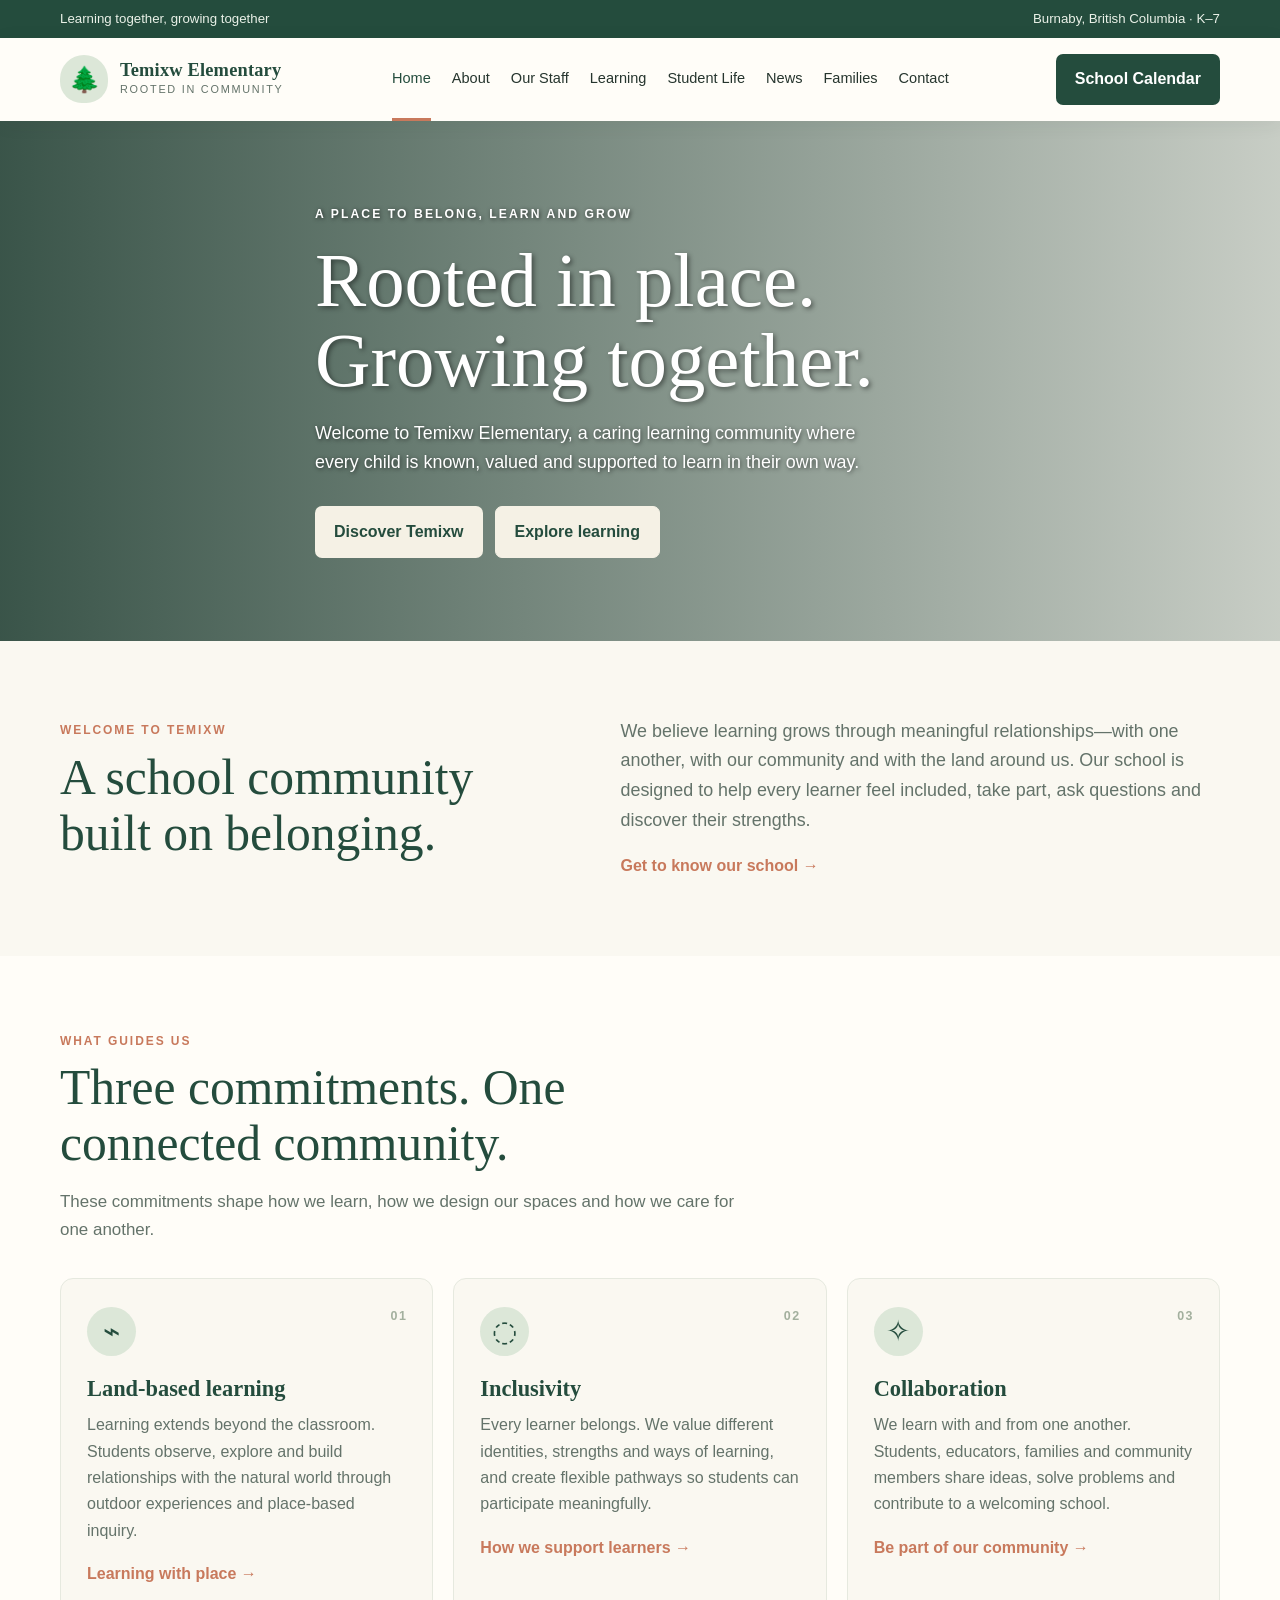
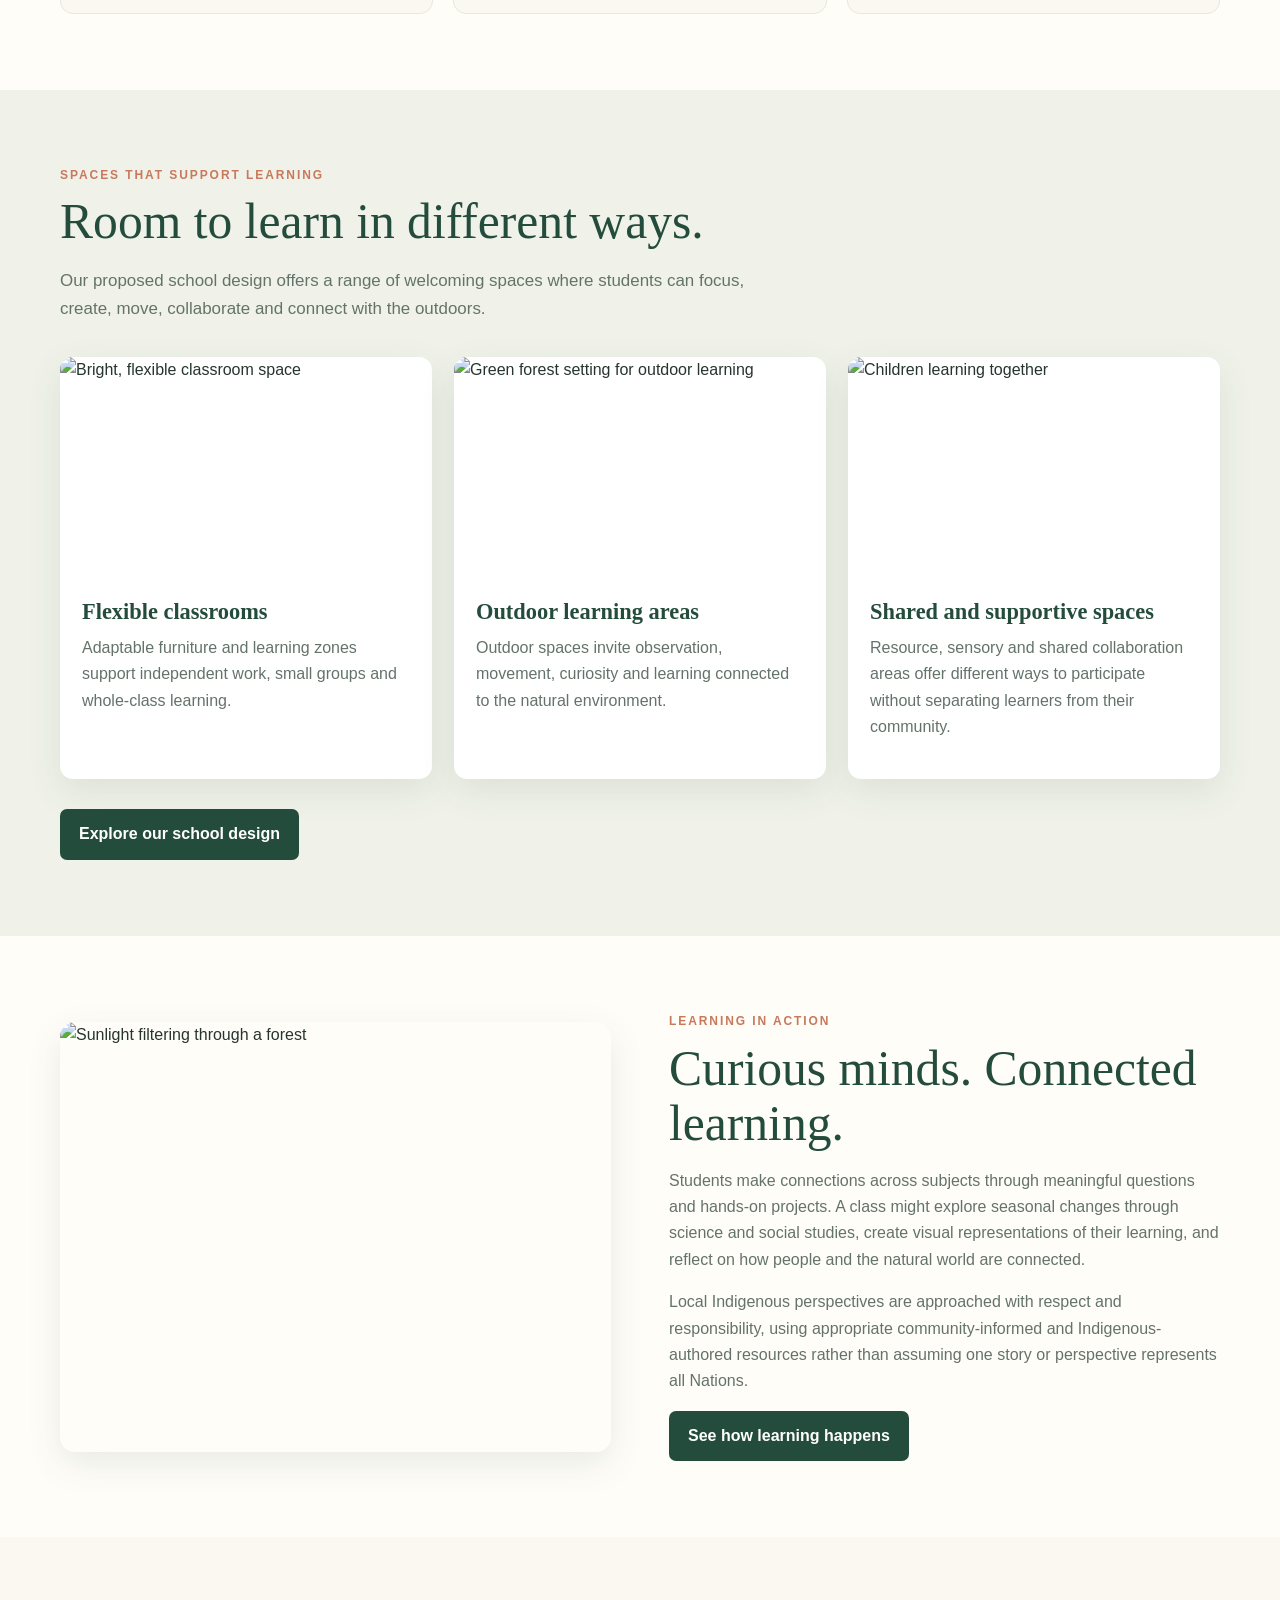
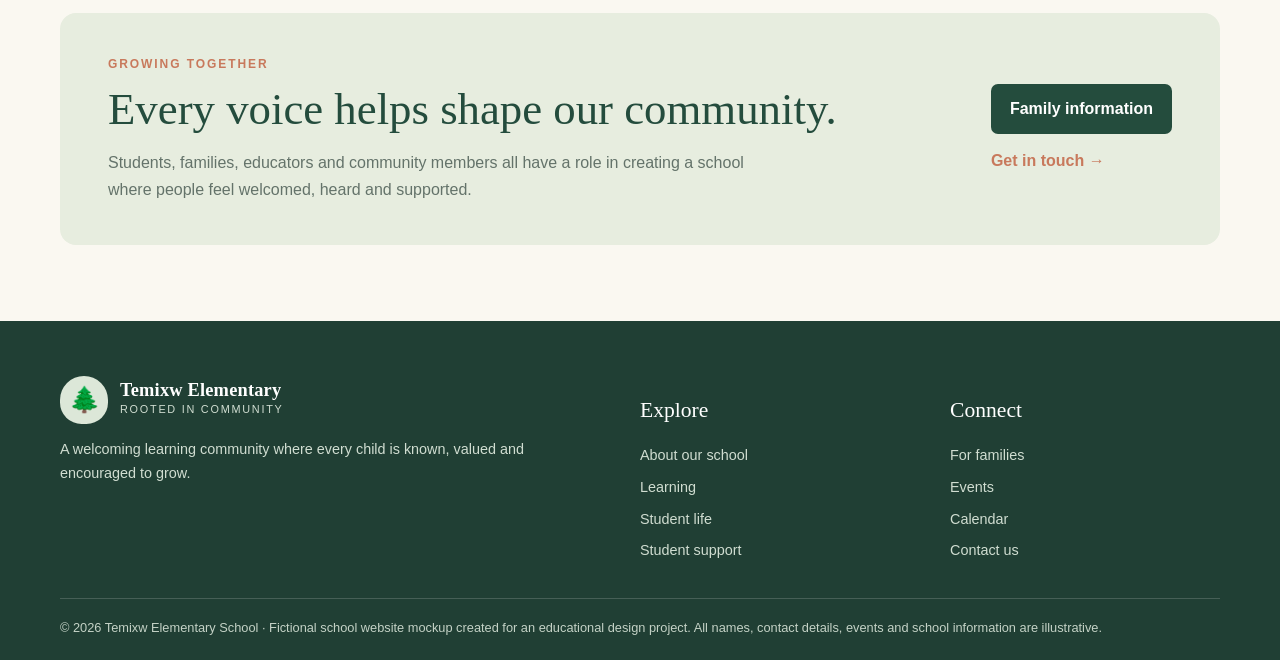
==== index.html @ dc2a2442 "Add files via upload" ====
<!doctype html>
<html lang="en"><head><meta charset="utf-8"><meta name="viewport" content="width=device-width, initial-scale=1"><meta name="description" content="Temixw Elementary School — a welcoming, inclusive learning community."><title>Home | Temixw Elementary School</title><link rel="stylesheet" href="styles.css"></head><body>
<div class="topbar"><div class="wrap"><span>Learning together, growing together</span><span>Burnaby, British Columbia · K–7</span></div></div>
<header class="site-header"><div class="wrap nav-wrap"><a class="brand" href="index.html"><span class="brand-mark" aria-hidden="true">🌲</span><span><strong>Temixw Elementary</strong><small>ROOTED IN COMMUNITY</small></span></a><button class="menu-toggle" aria-label="Open navigation" aria-expanded="false">☰</button><nav class="nav-links" aria-label="Main navigation">
<a href="index.html">Home</a><a href="about.html">About</a><a href="staff.html">Our Staff</a><a href="learning.html">Learning</a><a href="student-life.html">Student Life</a><a href="news.html">News</a><a href="families.html">Families</a><a href="contact.html">Contact</a></nav><a class="nav-cta" href="calendar.html">School Calendar</a></div></header><main>
<section class="hero"><div class="wrap hero-content"><div class="eyebrow">A place to belong, learn and grow</div><h1>Rooted in place.<br>Growing together.</h1><p>Welcome to Temixw Elementary, a caring learning community where every child is known, valued and supported to learn in their own way.</p><div class="hero-actions"><a class="btn" href="about.html">Discover Temixw</a><a class="btn secondary" href="learning.html">Explore learning</a></div></div></section>

<section class="section intro-section"><div class="wrap intro-layout"><div><div class="section-kicker">Welcome to Temixw</div><h2>A school community built on belonging.</h2></div><div><p class="intro-copy">We believe learning grows through meaningful relationships—with one another, with our community and with the land around us. Our school is designed to help every learner feel included, take part, ask questions and discover their strengths.</p><a class="text-link" href="about.html">Get to know our school →</a></div></div></section>

<section class="section commitments-section"><div class="wrap"><div class="section-head"><div class="section-kicker">What guides us</div><h2>Three commitments. One connected community.</h2><p>These commitments shape how we learn, how we design our spaces and how we care for one another.</p></div><div class="commitment-grid">
<article class="commitment-card"><div class="commitment-symbol">⌁</div><span class="commitment-number">01</span><h3>Land-based learning</h3><p>Learning extends beyond the classroom. Students observe, explore and build relationships with the natural world through outdoor experiences and place-based inquiry.</p><a class="text-link" href="learning.html">Learning with place →</a></article>
<article class="commitment-card"><div class="commitment-symbol">◌</div><span class="commitment-number">02</span><h3>Inclusivity</h3><p>Every learner belongs. We value different identities, strengths and ways of learning, and create flexible pathways so students can participate meaningfully.</p><a class="text-link" href="support.html">How we support learners →</a></article>
<article class="commitment-card"><div class="commitment-symbol">✧</div><span class="commitment-number">03</span><h3>Collaboration</h3><p>We learn with and from one another. Students, educators, families and community members share ideas, solve problems and contribute to a welcoming school.</p><a class="text-link" href="families.html">Be part of our community →</a></article>
</div></div></section>

<section class="section alt spaces-section"><div class="wrap"><div class="section-head"><div class="section-kicker">Spaces that support learning</div><h2>Room to learn in different ways.</h2><p>Our proposed school design offers a range of welcoming spaces where students can focus, create, move, collaborate and connect with the outdoors.</p></div><div class="spaces-grid">
<article class="space-card"><img src="https://images.unsplash.com/photo-1509062522246-3755977927d7?auto=format&fit=crop&w=1000&q=80" alt="Bright, flexible classroom space"><div class="space-copy"><h3>Flexible classrooms</h3><p>Adaptable furniture and learning zones support independent work, small groups and whole-class learning.</p></div></article>
<article class="space-card"><img src="https://images.unsplash.com/photo-1472396961693-142e6e269027?auto=format&fit=crop&w=1000&q=80" alt="Green forest setting for outdoor learning"><div class="space-copy"><h3>Outdoor learning areas</h3><p>Outdoor spaces invite observation, movement, curiosity and learning connected to the natural environment.</p></div></article>
<article class="space-card"><img src="https://images.unsplash.com/photo-1503454537195-1dcabb73ffb9?auto=format&fit=crop&w=1000&q=80" alt="Children learning together"><div class="space-copy"><h3>Shared and supportive spaces</h3><p>Resource, sensory and shared collaboration areas offer different ways to participate without separating learners from their community.</p></div></article>
</div><div class="section-action"><a class="btn" href="about.html">Explore our school design</a></div></div></section>

<section class="section learning-feature"><div class="wrap learning-feature-layout"><div class="learning-feature-image"><img src="https://images.unsplash.com/photo-1476231682828-37e571bc172f?auto=format&fit=crop&w=1100&q=85" alt="Sunlight filtering through a forest"></div><div><div class="section-kicker">Learning in action</div><h2>Curious minds. Connected learning.</h2><p>Students make connections across subjects through meaningful questions and hands-on projects. A class might explore seasonal changes through science and social studies, create visual representations of their learning, and reflect on how people and the natural world are connected.</p><p>Local Indigenous perspectives are approached with respect and responsibility, using appropriate community-informed and Indigenous-authored resources rather than assuming one story or perspective represents all Nations.</p><a class="btn" href="learning.html">See how learning happens</a></div></div></section>

<section class="section community-section"><div class="wrap community-panel"><div><div class="section-kicker">Growing together</div><h2>Every voice helps shape our community.</h2><p>Students, families, educators and community members all have a role in creating a school where people feel welcomed, heard and supported.</p></div><div class="community-actions"><a class="btn" href="families.html">Family information</a><a class="text-link" href="contact.html">Get in touch →</a></div></div></section>
</main><footer class="footer"><div class="wrap"><div class="footer-grid"><div><div class="brand"><span class="brand-mark" aria-hidden="true">🌲</span><span><strong style="color:white">Temixw Elementary</strong><small style="color:#d0ddd1">ROOTED IN COMMUNITY</small></span></div><p>A welcoming learning community where every child is known, valued and encouraged to grow.</p></div><div><h3>Explore</h3><div class="footer-links"><a href="about.html">About our school</a><a href="learning.html">Learning</a><a href="student-life.html">Student life</a><a href="support.html">Student support</a></div></div><div><h3>Connect</h3><div class="footer-links"><a href="families.html">For families</a><a href="events.html">Events</a><a href="calendar.html">Calendar</a><a href="contact.html">Contact us</a></div></div></div><div class="copyright">© 2026 Temixw Elementary School · Fictional school website mockup created for an educational design project. All names, contact details, events and school information are illustrative.</div></div></footer><script src="script.js"></script></body></html>
---- styles.css ----
:root{--forest:#244c3d;--moss:#6d8462;--sage:#dce7d8;--cream:#faf8f1;--sand:#eee8d8;--ink:#26352e;--muted:#64736a;--terracotta:#c8795c;--white:#fff;--shadow:0 12px 35px rgba(36,76,61,.10)}
*{box-sizing:border-box}html{scroll-behavior:smooth}body{margin:0;background:var(--cream);color:var(--ink);font:16px/1.65 "Trebuchet MS",Arial,sans-serif}a{color:inherit;text-decoration:none}img{max-width:100%;display:block}button{font:inherit}.wrap{width:min(1160px,92%);margin:auto}.topbar{background:var(--forest);color:#eaf1e8;font-size:.83rem;padding:8px 0}.topbar .wrap{display:flex;justify-content:space-between;gap:16px;flex-wrap:wrap}.site-header{background:#fffdf8;position:sticky;top:0;z-index:20;box-shadow:0 3px 18px #243c2b12}.nav-wrap{min-height:82px;display:flex;align-items:center;justify-content:space-between;gap:24px}.brand{display:flex;align-items:center;gap:12px;min-width:225px}.brand-mark{width:48px;height:48px;border-radius:50% 50% 45% 45%;background:var(--sage);display:grid;place-items:center;color:var(--forest);font-size:25px}.brand strong{display:block;color:var(--forest);font:700 1.15rem Georgia,serif;letter-spacing:.01em}.brand small{display:block;color:var(--muted);font-size:.68rem;letter-spacing:.16em}.nav-links{display:flex;align-items:center;gap:21px;font-size:.91rem}.nav-links a{padding:28px 0;border-bottom:3px solid transparent}.nav-links a:hover,.nav-links a.active{color:var(--forest);border-color:var(--terracotta)}.nav-cta,.btn{display:inline-flex;align-items:center;justify-content:center;background:var(--forest);color:#fff;padding:12px 19px;border-radius:7px;font-weight:700;border:0;cursor:pointer;transition:.2s}.nav-cta:hover,.btn:hover{background:#17382c;transform:translateY(-1px)}.btn.secondary{background:#fff;color:var(--forest);border:1px solid #cbd8ca}.menu-toggle{display:none;background:none;border:0;font-size:1.7rem;color:var(--forest)}.hero{background:linear-gradient(90deg,rgba(21,53,41,.84),rgba(21,53,41,.22)),url('pictures/forest.jpeg') center/cover;min-height:520px;display:flex;align-items:center;color:white}.hero-content{max-width:650px;padding:76px 0}.eyebrow{
    text-transform:uppercase;
    letter-spacing:.17em;
    font-size:.76rem;
    font-weight:800;
    color:#ffffff;
    text-shadow:1px 1px 4px rgba(0,0,0,0.65);
}.hero h1{
    font:500 clamp(2.7rem,6vw,5rem)/1.04 Georgia,serif;
    margin:17px 0;
    color:#ffffff;
    text-shadow:2px 2px 5px rgba(0,0,0,0.45);
}

.hero p{
    font-size:1.12rem;
    max-width:560px;
    color:#ffffff;
    text-shadow:1px 1px 4px rgba(0,0,0,0.6);
}.hero-actions{display:flex;gap:12px;flex-wrap:wrap;margin-top:28px}.hero .btn{background:#f5f1e5;color:var(--forest)}
.hero .btn.secondary{
    background:#f5f1e5;
    color:var(--forest);
    border:1px solid #f5f1e5;
}.section{padding:76px 0}.section.alt{background:#f0f2e9}.section-head{max-width:690px;margin-bottom:34px}.section-kicker{color:var(--terracotta);font-size:.75rem;text-transform:uppercase;letter-spacing:.16em;font-weight:800}.section h2,.page-hero h1{font:500 clamp(2rem,4vw,3.1rem)/1.12 Georgia,serif;color:var(--forest);margin:9px 0 14px}.section-head p,.lead{color:var(--muted);font-size:1.06rem}.grid{display:grid;grid-template-columns:repeat(3,1fr);gap:22px}.card{background:#fff;border-radius:12px;overflow:hidden;box-shadow:var(--shadow)}.card img{height:210px;width:100%;object-fit:cover}.card-body{padding:23px}.card h3{font:600 1.35rem Georgia,serif;color:var(--forest);margin:0 0 9px}.card p{color:var(--muted);margin:0 0 15px}.text-link{font-weight:800;color:var(--terracotta)}.split{display:grid;grid-template-columns:1fr 1fr;gap:54px;align-items:center}.split img{height:390px;width:100%;object-fit:cover;border-radius:14px;box-shadow:var(--shadow)}.check-list{padding:0;list-style:none}.check-list li{padding:8px 0 8px 30px;position:relative}.check-list li:before{content:"✦";position:absolute;left:0;color:var(--terracotta)}.notice{background:var(--sage);padding:24px;border-radius:12px;border-left:5px solid var(--moss)}.notice strong{color:var(--forest)}.stats{display:grid;grid-template-columns:repeat(3,1fr);gap:18px;margin-top:25px}.stat{background:#fff;padding:22px;border-radius:10px;text-align:center}.stat strong{display:block;font:2rem Georgia,serif;color:var(--forest)}.stat span{color:var(--muted);font-size:.88rem}.page-hero{padding:75px 0 65px;background:linear-gradient(115deg,#e4ecdf,#f7f3e8)}.page-hero .wrap{max-width:1160px}.page-hero p{max-width:730px;color:var(--muted);font-size:1.08rem}.breadcrumbs{font-size:.8rem;color:var(--muted);margin-bottom:12px}.two-col{display:grid;grid-template-columns:2fr 1fr;gap:35px}.side-panel{background:#fff;border-radius:12px;padding:25px;height:max-content;box-shadow:var(--shadow)}.side-panel h3{font:1.35rem Georgia,serif;color:var(--forest);margin-top:0}.pill{display:inline-block;background:var(--sage);color:var(--forest);padding:5px 10px;border-radius:30px;font-size:.75rem;font-weight:800}.staff-grid{display:grid;grid-template-columns:repeat(3,1fr);gap:22px}.staff-card{background:#fff;border-radius:12px;overflow:hidden;box-shadow:var(--shadow)}.staff-card img{height:245px;width:100%;object-fit:cover}.staff-card div{padding:18px}.staff-card h3{margin:0;color:var(--forest);font:1.25rem Georgia,serif}.staff-card p{margin:5px 0;color:var(--muted);font-size:.9rem}.event-list{display:grid;gap:14px}.event{display:flex;gap:18px;background:#fff;padding:18px;border-radius:10px;align-items:center;box-shadow:var(--shadow)}.date-box{min-width:66px;text-align:center;background:var(--sage);border-radius:8px;padding:8px;color:var(--forest)}.date-box strong{display:block;font:1.6rem Georgia,serif}.event h3{margin:0;color:var(--forest);font:1.15rem Georgia,serif}.event p{margin:3px 0;color:var(--muted);font-size:.9rem}.gallery{display:grid;grid-template-columns:repeat(3,1fr);gap:14px}.gallery img{height:230px;width:100%;object-fit:cover;border-radius:10px}.form{display:grid;gap:14px}.form label{font-weight:700;color:var(--forest);font-size:.9rem}.form input,.form textarea,.form select{width:100%;padding:12px;border:1px solid #cbd5c8;border-radius:7px;background:#fff;font:inherit}.form textarea{min-height:130px}.form-note{font-size:.85rem;color:var(--muted)}.calendar{width:100%;border-collapse:collapse;background:#fff;border-radius:10px;overflow:hidden;box-shadow:var(--shadow)}.calendar th,.calendar td{padding:13px;border:1px solid #e5e9e1;text-align:left;vertical-align:top}.calendar th{background:var(--forest);color:#fff}.calendar td{height:90px;color:var(--muted);font-size:.88rem}.calendar b{color:var(--forest)}.footer{background:#203f34;color:#eaf0e8;padding:55px 0 22px}.footer-grid{display:grid;grid-template-columns:2fr 1fr 1fr;gap:40px}.footer h3{font:1.35rem Georgia,serif;color:white}.footer p,.footer a{color:#d0ddd1;font-size:.9rem}.footer-links{display:grid;gap:8px}.copyright{border-top:1px solid #ffffff2b;margin-top:35px;padding-top:18px;font-size:.8rem;color:#c4d2c6}.banner{background:var(--sand);padding:18px 22px;border-radius:10px;color:var(--forest);margin:20px 0}.quote{font:italic 1.45rem/1.5 Georgia,serif;color:var(--forest);border-left:4px solid var(--terracotta);padding:10px 0 10px 24px}.faq details{background:#fff;padding:17px 20px;border-radius:8px;margin:10px 0;box-shadow:var(--shadow)}.faq summary{font-weight:800;color:var(--forest);cursor:pointer}.faq p{color:var(--muted);margin-bottom:0}
@media(max-width:900px){.nav-links{gap:12px;font-size:.82rem}.nav-cta{display:none}.grid,.staff-grid{grid-template-columns:repeat(2,1fr)}}
@media(max-width:680px){.nav-wrap{min-height:72px}.menu-toggle{display:block}.nav-links{display:none;position:absolute;top:72px;left:0;right:0;background:#fffdf8;padding:12px 5% 22px;box-shadow:0 12px 18px #0001;flex-direction:column;align-items:stretch;gap:0}.nav-links.open{display:flex}.nav-links a{padding:12px 0;border-bottom:1px solid #e8ece4}.hero{min-height:480px}.hero-content{padding:55px 0}.section{padding:55px 0}.grid,.staff-grid,.split,.two-col,.footer-grid{grid-template-columns:1fr}.split img{height:280px}.stats{grid-template-columns:1fr}.gallery{grid-template-columns:repeat(2,1fr)}.gallery img{height:155px}.calendar th,.calendar td{padding:7px;font-size:.75rem}.event{align-items:flex-start}.topbar .wrap{font-size:.73rem}}


/* Homepage refinements */
.intro-layout{display:grid;grid-template-columns:.9fr 1.1fr;gap:70px;align-items:center}.intro-layout h2{max-width:470px}.intro-copy{font-size:1.12rem;color:var(--muted);margin:0 0 18px}.commitments-section{background:#fffdf8}.commitment-grid{display:grid;grid-template-columns:repeat(3,1fr);gap:20px}.commitment-card{position:relative;background:var(--cream);border:1px solid #e6e9df;border-radius:13px;padding:28px 26px 25px;min-height:300px}.commitment-symbol{width:49px;height:49px;border-radius:50%;display:grid;place-items:center;background:var(--sage);color:var(--forest);font-size:1.8rem;margin-bottom:20px}.commitment-number{position:absolute;right:25px;top:27px;color:#a3b09e;font-size:.78rem;font-weight:800;letter-spacing:.12em}.commitment-card h3,.space-copy h3{font:600 1.4rem Georgia,serif;color:var(--forest);margin:0 0 10px}.commitment-card p,.space-copy p{color:var(--muted);margin:0 0 17px}.spaces-grid{display:grid;grid-template-columns:repeat(3,1fr);gap:22px}.space-card{background:#fff;border-radius:13px;overflow:hidden;box-shadow:var(--shadow)}.space-card img{height:220px;width:100%;object-fit:cover}.space-copy{padding:22px}.section-action{margin-top:30px}.learning-feature{background:#fffdf8}.learning-feature-layout{display:grid;grid-template-columns:1fr 1fr;gap:58px;align-items:center}.learning-feature-image img{width:100%;height:430px;object-fit:cover;border-radius:15px;box-shadow:var(--shadow)}.learning-feature-layout p{color:var(--muted)}.community-panel{background:#e7eddf;border-radius:16px;padding:42px 48px;display:flex;align-items:center;justify-content:space-between;gap:35px}.community-panel h2{font:500 clamp(2rem,4vw,2.8rem)/1.12 Georgia,serif;color:var(--forest);margin:9px 0 12px}.community-panel p{color:var(--muted);max-width:650px;margin-bottom:0}.community-actions{display:grid;gap:14px;justify-items:start;min-width:175px}
@media(max-width:900px){.intro-layout,.learning-feature-layout{gap:32px}.commitment-grid,.spaces-grid{grid-template-columns:repeat(2,1fr)}.community-panel{padding:34px}}
@media(max-width:680px){.intro-layout,.learning-feature-layout{grid-template-columns:1fr}.commitment-grid,.spaces-grid{grid-template-columns:1fr}.commitment-card{min-height:0}.learning-feature-image img{height:280px}.community-panel{display:block;padding:28px}.community-actions{margin-top:22px}}

/* Capstone-aligned content sections */
.values-grid{display:grid;grid-template-columns:repeat(3,1fr);gap:18px}.values-grid article,.principles-grid article,.support-list>div{background:#fffdf8;border:1px solid #e4e9df;border-radius:12px;padding:24px}.values-grid h3,.principles-grid h3,.support-list h3{font:600 1.25rem Georgia,serif;color:var(--forest);margin:0 0 9px}.values-grid p,.principles-grid p,.support-list p{color:var(--muted);margin:0}.principles-grid{display:grid;grid-template-columns:repeat(3,1fr);gap:18px}.principles-grid article span{display:inline-block;color:var(--terracotta);font-weight:800;letter-spacing:.12em;margin-bottom:14px}.seasonal-layout{display:grid;grid-template-columns:.9fr 1.1fr;gap:42px;align-items:center}.seasonal-layout img{width:100%;height:390px;object-fit:cover;border-radius:14px;box-shadow:var(--shadow)}.seasonal-layout h3{font:600 1.45rem Georgia,serif;color:var(--forest);margin-top:0}.seasonal-layout p{color:var(--muted)}.support-list{display:grid;grid-template-columns:repeat(2,1fr);gap:18px}
@media(max-width:900px){.values-grid,.principles-grid{grid-template-columns:repeat(2,1fr)}.seasonal-layout{gap:28px}}
@media(max-width:680px){.values-grid,.principles-grid,.seasonal-layout,.support-list{grid-template-columns:1fr}.seasonal-layout img{height:270px}}
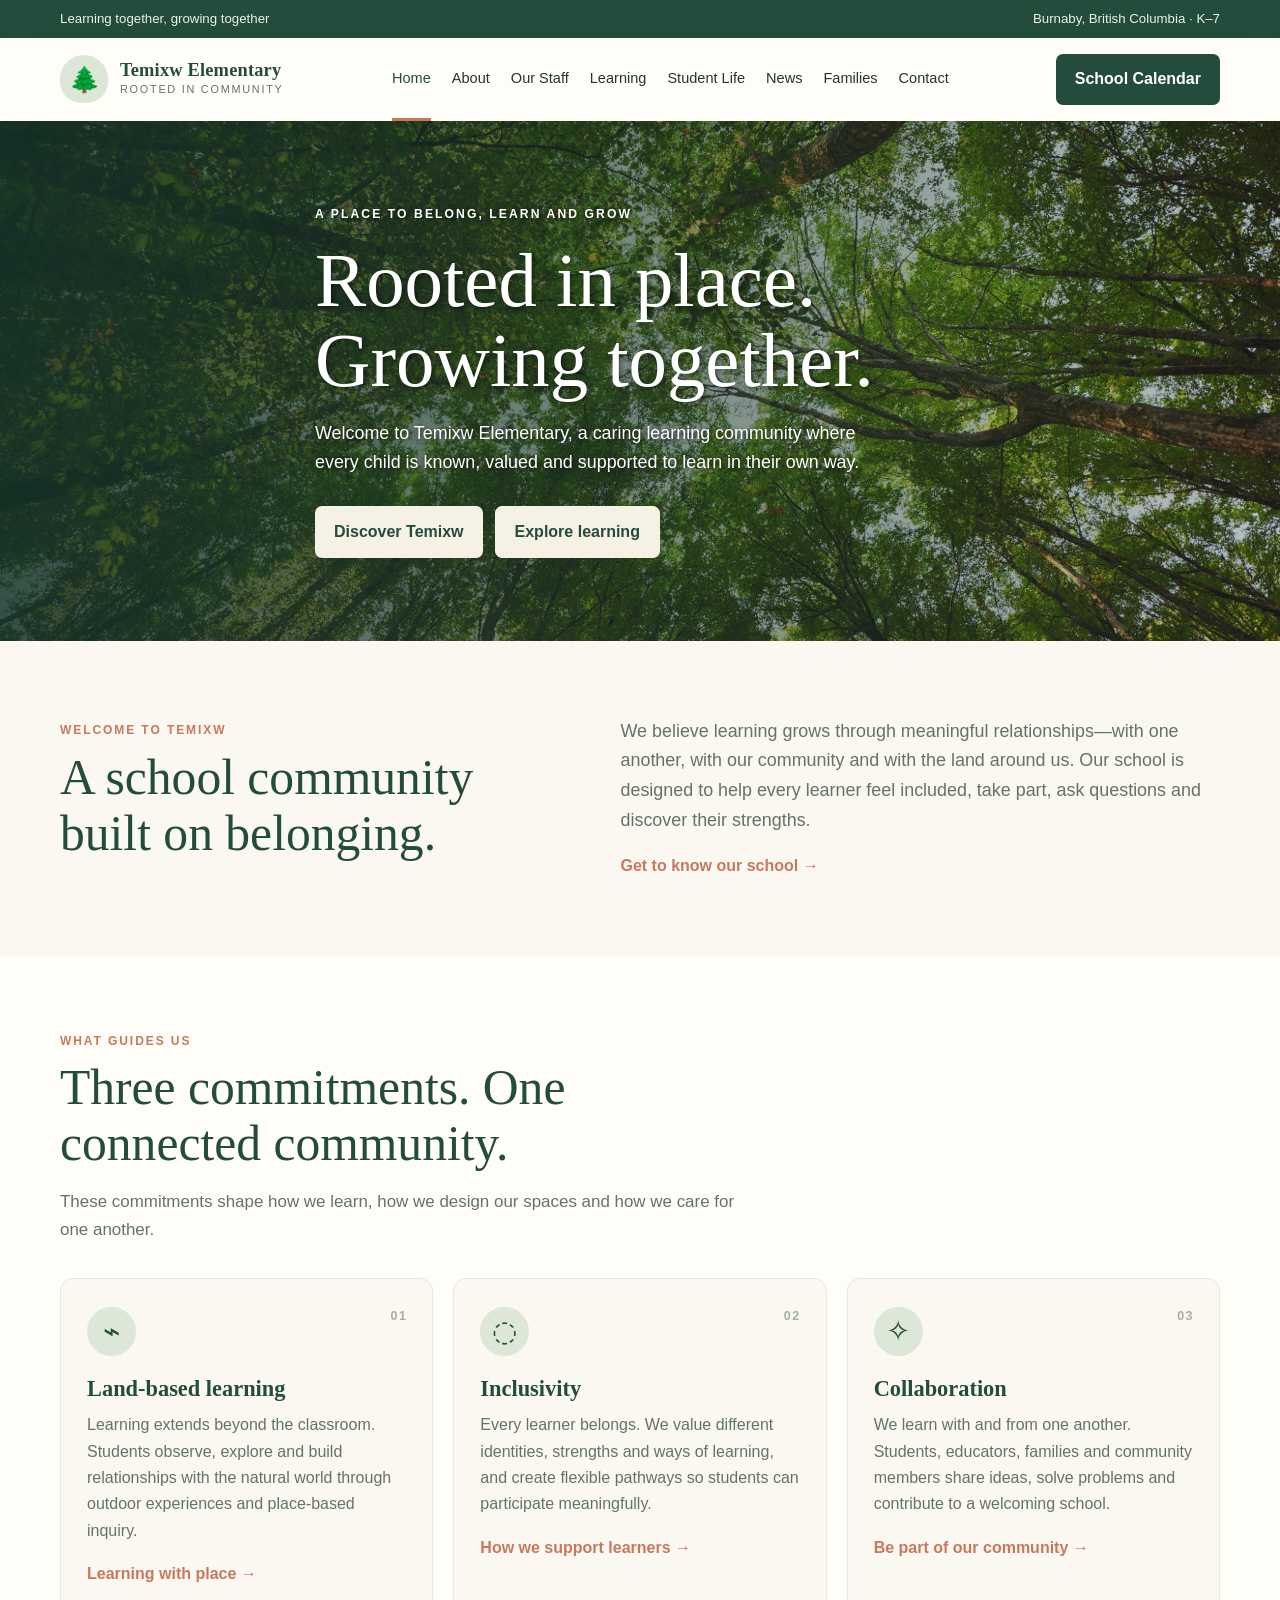
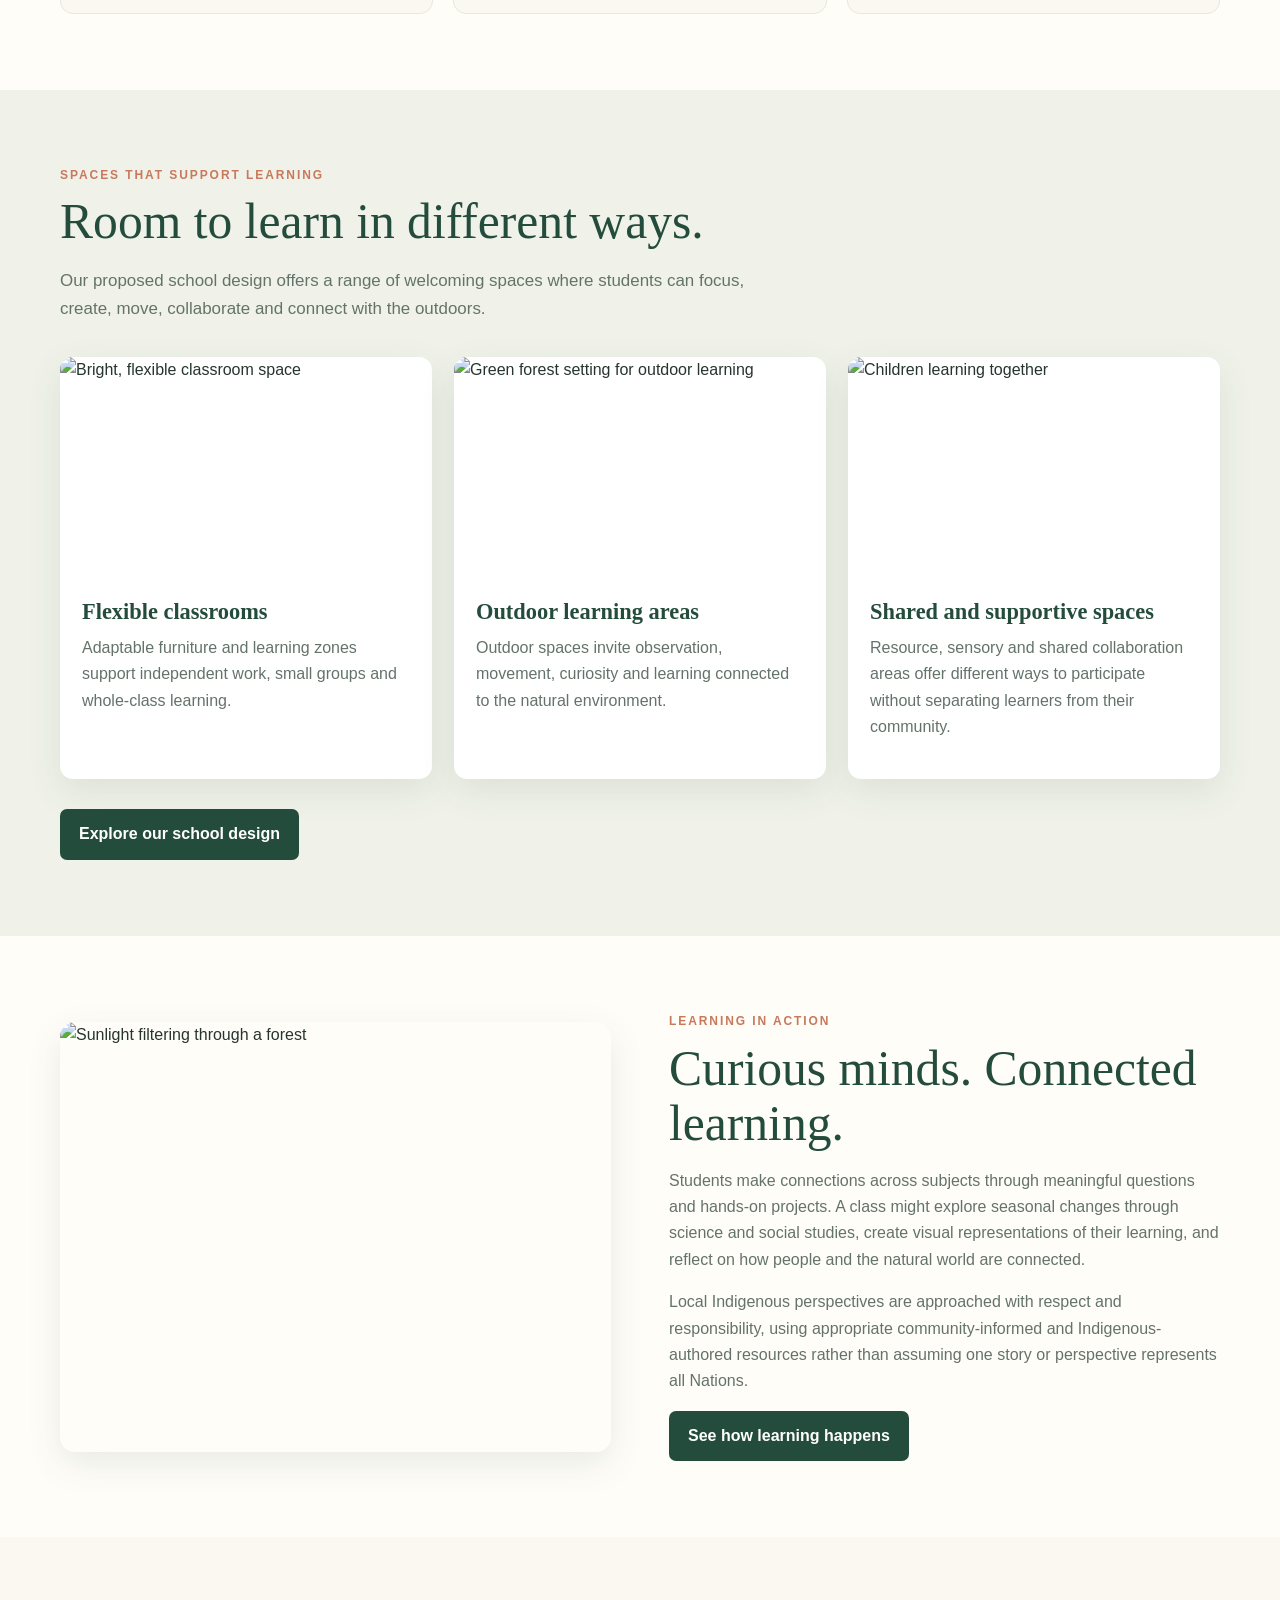
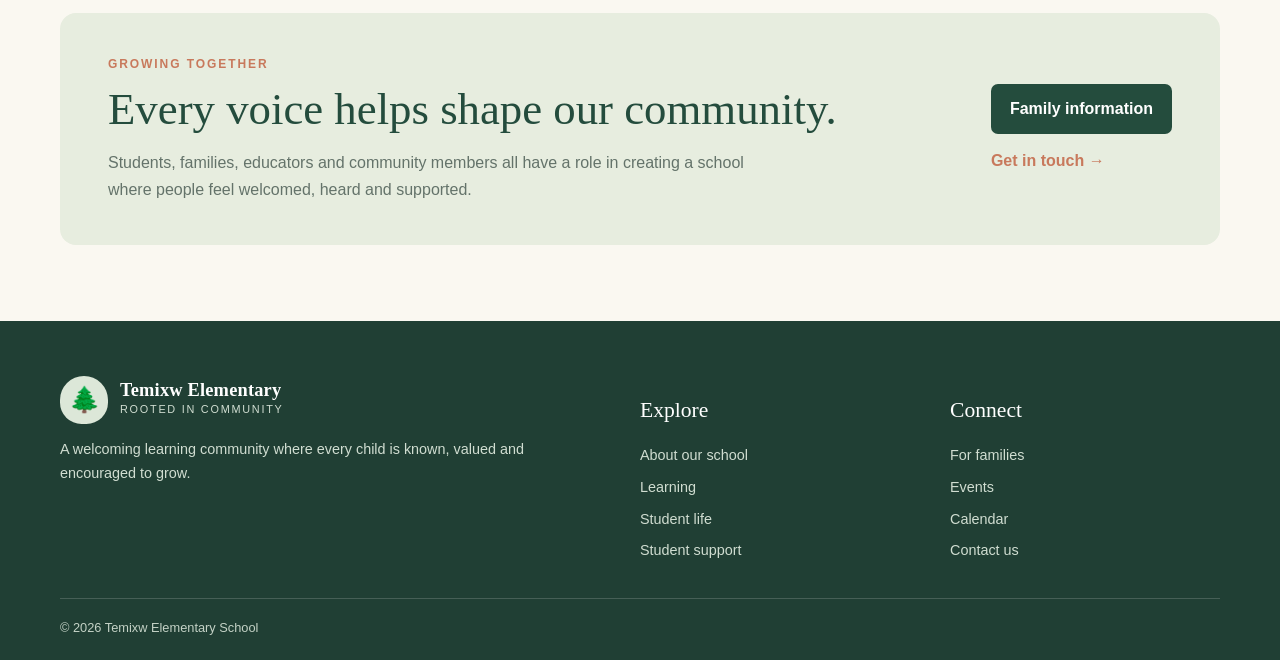
==== commit e113e5e5: "Update index.html" ====
--- a/index.html
+++ b/index.html
@@ -22,4 +22,4 @@
 <section class="section learning-feature"><div class="wrap learning-feature-layout"><div class="learning-feature-image"><img src="https://images.unsplash.com/photo-1476231682828-37e571bc172f?auto=format&fit=crop&w=1100&q=85" alt="Sunlight filtering through a forest"></div><div><div class="section-kicker">Learning in action</div><h2>Curious minds. Connected learning.</h2><p>Students make connections across subjects through meaningful questions and hands-on projects. A class might explore seasonal changes through science and social studies, create visual representations of their learning, and reflect on how people and the natural world are connected.</p><p>Local Indigenous perspectives are approached with respect and responsibility, using appropriate community-informed and Indigenous-authored resources rather than assuming one story or perspective represents all Nations.</p><a class="btn" href="learning.html">See how learning happens</a></div></div></section>
 
 <section class="section community-section"><div class="wrap community-panel"><div><div class="section-kicker">Growing together</div><h2>Every voice helps shape our community.</h2><p>Students, families, educators and community members all have a role in creating a school where people feel welcomed, heard and supported.</p></div><div class="community-actions"><a class="btn" href="families.html">Family information</a><a class="text-link" href="contact.html">Get in touch →</a></div></div></section>
-</main><footer class="footer"><div class="wrap"><div class="footer-grid"><div><div class="brand"><span class="brand-mark" aria-hidden="true">🌲</span><span><strong style="color:white">Temixw Elementary</strong><small style="color:#d0ddd1">ROOTED IN COMMUNITY</small></span></div><p>A welcoming learning community where every child is known, valued and encouraged to grow.</p></div><div><h3>Explore</h3><div class="footer-links"><a href="about.html">About our school</a><a href="learning.html">Learning</a><a href="student-life.html">Student life</a><a href="support.html">Student support</a></div></div><div><h3>Connect</h3><div class="footer-links"><a href="families.html">For families</a><a href="events.html">Events</a><a href="calendar.html">Calendar</a><a href="contact.html">Contact us</a></div></div></div><div class="copyright">© 2026 Temixw Elementary School · Fictional school website mockup created for an educational design project. All names, contact details, events and school information are illustrative.</div></div></footer><script src="script.js"></script></body></html>+</main><footer class="footer"><div class="wrap"><div class="footer-grid"><div><div class="brand"><span class="brand-mark" aria-hidden="true">🌲</span><span><strong style="color:white">Temixw Elementary</strong><small style="color:#d0ddd1">ROOTED IN COMMUNITY</small></span></div><p>A welcoming learning community where every child is known, valued and encouraged to grow.</p></div><div><h3>Explore</h3><div class="footer-links"><a href="about.html">About our school</a><a href="learning.html">Learning</a><a href="student-life.html">Student life</a><a href="support.html">Student support</a></div></div><div><h3>Connect</h3><div class="footer-links"><a href="families.html">For families</a><a href="events.html">Events</a><a href="calendar.html">Calendar</a><a href="contact.html">Contact us</a></div></div></div><div class="copyright">© 2026 Temixw Elementary School</div></div></footer><script src="script.js"></script></body></html>
